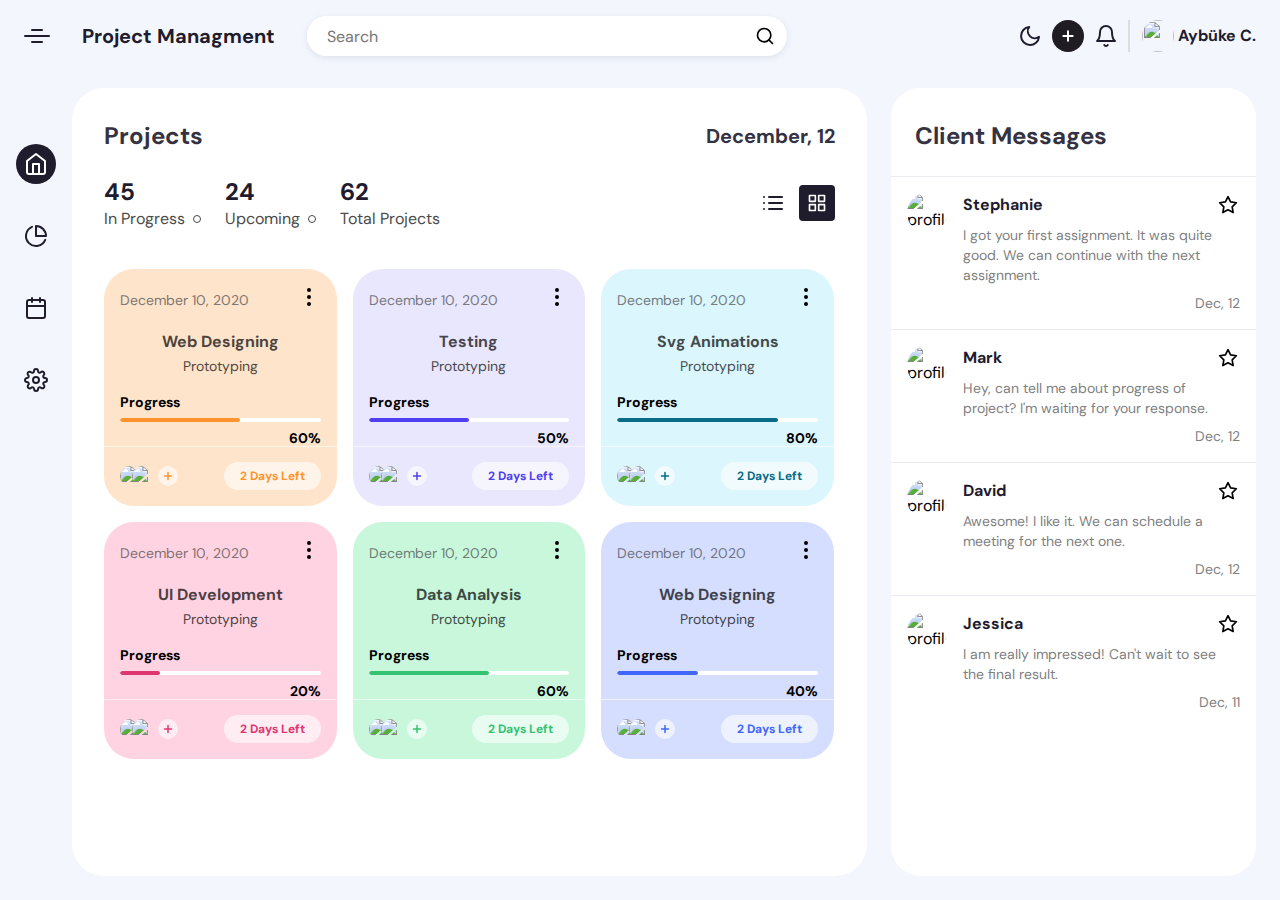
==== project/index.html @ 5b5c4c33 "fist commitr" ====
<!DOCTYPE html>
<html lang="en">

<head>
    <meta charset="UTF-8">
    <meta name="viewport" content="width=device-width, initial-scale=1.0">
    <title>Document</title>
    <link rel="stylesheet" href="./style.css">
</head>

<body>
    <div class="app-container">
        <div class="app-header">
            <div class="app-header-left">
                <span class="app-icon"></span>
                <p class="app-name">Project Managment</p>
                <div class="search-wrapper">
                    <input class="search-input" type="text" placeholder="Search">
                    <svg xmlns="http://www.w3.org/2000/svg" width="20" height="20" fill="none" stroke="currentColor"
                        stroke-linecap="round" stroke-linejoin="round" stroke-width="2" class="feather feather-search"
                        viewBox="0 0 24 24">
                        <defs></defs>
                        <circle cx="11" cy="11" r="8"></circle>
                        <path d="M21 21l-4.35-4.35"></path>
                    </svg>
                </div>
            </div>
            <div class="app-header-right">
                <button class="mode-switch" title="Switch Theme">
                    <svg class="moon" fill="none" stroke="currentColor" stroke-linecap="round" stroke-linejoin="round"
                        stroke-width="2" width="24" height="24" viewBox="0 0 24 24">
                        <defs></defs>
                        <path d="M21 12.79A9 9 0 1111.21 3 7 7 0 0021 12.79z"></path>
                    </svg>
                </button>
                <button class="add-btn" title="Add New Project">
                    <svg class="btn-icon" xmlns="http://www.w3.org/2000/svg" width="16" height="16" viewBox="0 0 24 24"
                        fill="none" stroke="currentColor" stroke-width="3" stroke-linecap="round"
                        stroke-linejoin="round" class="feather feather-plus">
                        <line x1="12" y1="5" x2="12" y2="19" />
                        <line x1="5" y1="12" x2="19" y2="12" />
                    </svg>
                </button>
                <button class="notification-btn">
                    <svg xmlns="http://www.w3.org/2000/svg" width="24" height="24" viewBox="0 0 24 24" fill="none"
                        stroke="currentColor" stroke-width="2" stroke-linecap="round" stroke-linejoin="round"
                        class="feather feather-bell">
                        <path d="M18 8A6 6 0 0 0 6 8c0 7-3 9-3 9h18s-3-2-3-9" />
                        <path d="M13.73 21a2 2 0 0 1-3.46 0" />
                    </svg>
                </button>
                <button class="profile-btn">
                    <img src="https://assets.codepen.io/3306515/IMG_2025.jpg" />
                    <span>Aybüke C.</span>
                </button>
            </div>
            <button class="messages-btn">
                <svg xmlns="http://www.w3.org/2000/svg" width="20" height="20" viewBox="0 0 24 24" fill="none"
                    stroke="currentColor" stroke-width="2" stroke-linecap="round" stroke-linejoin="round"
                    class="feather feather-message-circle">
                    <path
                        d="M21 11.5a8.38 8.38 0 0 1-.9 3.8 8.5 8.5 0 0 1-7.6 4.7 8.38 8.38 0 0 1-3.8-.9L3 21l1.9-5.7a8.38 8.38 0 0 1-.9-3.8 8.5 8.5 0 0 1 4.7-7.6 8.38 8.38 0 0 1 3.8-.9h.5a8.48 8.48 0 0 1 8 8v.5z" />
                </svg>
            </button>
        </div>
        <div class="app-content">
            <div class="app-sidebar">
                <a href="" class="app-sidebar-link active">
                    <svg xmlns="http://www.w3.org/2000/svg" width="24" height="24" viewBox="0 0 24 24" fill="none"
                        stroke="currentColor" stroke-width="2" stroke-linecap="round" stroke-linejoin="round"
                        class="feather feather-home">
                        <path d="M3 9l9-7 9 7v11a2 2 0 0 1-2 2H5a2 2 0 0 1-2-2z" />
                        <polyline points="9 22 9 12 15 12 15 22" />
                    </svg>
                </a>
                <a href="" class="app-sidebar-link">
                    <svg class="link-icon" xmlns="http://www.w3.org/2000/svg" width="24" height="24" fill="none"
                        stroke="currentColor" stroke-linecap="round" stroke-linejoin="round" stroke-width="2"
                        class="feather feather-pie-chart" viewBox="0 0 24 24">
                        <defs />
                        <path d="M21.21 15.89A10 10 0 118 2.83M22 12A10 10 0 0012 2v10z" />
                    </svg>
                </a>
                <a href="" class="app-sidebar-link">
                    <svg xmlns="http://www.w3.org/2000/svg" width="24" height="24" viewBox="0 0 24 24" fill="none"
                        stroke="currentColor" stroke-width="2" stroke-linecap="round" stroke-linejoin="round"
                        class="feather feather-calendar">
                        <rect x="3" y="4" width="18" height="18" rx="2" ry="2" />
                        <line x1="16" y1="2" x2="16" y2="6" />
                        <line x1="8" y1="2" x2="8" y2="6" />
                        <line x1="3" y1="10" x2="21" y2="10" />
                    </svg>
                </a>
                <a href="" class="app-sidebar-link">
                    <svg class="link-icon" xmlns="http://www.w3.org/2000/svg" width="24" height="24" fill="none"
                        stroke="currentColor" stroke-linecap="round" stroke-linejoin="round" stroke-width="2"
                        class="feather feather-settings" viewBox="0 0 24 24">
                        <defs />
                        <circle cx="12" cy="12" r="3" />
                        <path
                            d="M19.4 15a1.65 1.65 0 00.33 1.82l.06.06a2 2 0 010 2.83 2 2 0 01-2.83 0l-.06-.06a1.65 1.65 0 00-1.82-.33 1.65 1.65 0 00-1 1.51V21a2 2 0 01-2 2 2 2 0 01-2-2v-.09A1.65 1.65 0 009 19.4a1.65 1.65 0 00-1.82.33l-.06.06a2 2 0 01-2.83 0 2 2 0 010-2.83l.06-.06a1.65 1.65 0 00.33-1.82 1.65 1.65 0 00-1.51-1H3a2 2 0 01-2-2 2 2 0 012-2h.09A1.65 1.65 0 004.6 9a1.65 1.65 0 00-.33-1.82l-.06-.06a2 2 0 010-2.83 2 2 0 012.83 0l.06.06a1.65 1.65 0 001.82.33H9a1.65 1.65 0 001-1.51V3a2 2 0 012-2 2 2 0 012 2v.09a1.65 1.65 0 001 1.51 1.65 1.65 0 001.82-.33l.06-.06a2 2 0 012.83 0 2 2 0 010 2.83l-.06.06a1.65 1.65 0 00-.33 1.82V9a1.65 1.65 0 001.51 1H21a2 2 0 012 2 2 2 0 01-2 2h-.09a1.65 1.65 0 00-1.51 1z" />
                    </svg>
                </a>
            </div>
            <div class="projects-section">
                <div class="projects-section-header">
                    <p>Projects</p>
                    <p class="time">December, 12</p>
                </div>
                <div class="projects-section-line">
                    <div class="projects-status">
                        <div class="item-status">
                            <span class="status-number">45</span>
                            <span class="status-type">In Progress</span>
                        </div>
                        <div class="item-status">
                            <span class="status-number">24</span>
                            <span class="status-type">Upcoming</span>
                        </div>
                        <div class="item-status">
                            <span class="status-number">62</span>
                            <span class="status-type">Total Projects</span>
                        </div>
                    </div>
                    <div class="view-actions">
                        <button class="view-btn list-view" title="List View">
                            <svg xmlns="http://www.w3.org/2000/svg" width="24" height="24" viewBox="0 0 24 24"
                                fill="none" stroke="currentColor" stroke-width="2" stroke-linecap="round"
                                stroke-linejoin="round" class="feather feather-list">
                                <line x1="8" y1="6" x2="21" y2="6" />
                                <line x1="8" y1="12" x2="21" y2="12" />
                                <line x1="8" y1="18" x2="21" y2="18" />
                                <line x1="3" y1="6" x2="3.01" y2="6" />
                                <line x1="3" y1="12" x2="3.01" y2="12" />
                                <line x1="3" y1="18" x2="3.01" y2="18" />
                            </svg>
                        </button>
                        <button class="view-btn grid-view active" title="Grid View">
                            <svg xmlns="http://www.w3.org/2000/svg" width="20" height="20" viewBox="0 0 24 24"
                                fill="none" stroke="currentColor" stroke-width="2" stroke-linecap="round"
                                stroke-linejoin="round" class="feather feather-grid">
                                <rect x="3" y="3" width="7" height="7" />
                                <rect x="14" y="3" width="7" height="7" />
                                <rect x="14" y="14" width="7" height="7" />
                                <rect x="3" y="14" width="7" height="7" />
                            </svg>
                        </button>
                    </div>
                </div>
                <div class="project-boxes jsGridView">
                    <div class="project-box-wrapper">
                        <div class="project-box" style="background-color: #fee4cb;">
                            <div class="project-box-header">
                                <span>December 10, 2020</span>
                                <div class="more-wrapper">
                                    <button class="project-btn-more">
                                        <svg xmlns="http://www.w3.org/2000/svg" width="24" height="24"
                                            viewBox="0 0 24 24" fill="none" stroke="currentColor" stroke-width="2"
                                            stroke-linecap="round" stroke-linejoin="round"
                                            class="feather feather-more-vertical">
                                            <circle cx="12" cy="12" r="1" />
                                            <circle cx="12" cy="5" r="1" />
                                            <circle cx="12" cy="19" r="1" />
                                        </svg>
                                    </button>
                                </div>
                            </div>
                            <div class="project-box-content-header">
                                <p class="box-content-header">Web Designing</p>
                                <p class="box-content-subheader">Prototyping</p>
                            </div>
                            <div class="box-progress-wrapper">
                                <p class="box-progress-header">Progress</p>
                                <div class="box-progress-bar">
                                    <span class="box-progress" style="width: 60%; background-color: #ff942e"></span>
                                </div>
                                <p class="box-progress-percentage">60%</p>
                            </div>
                            <div class="project-box-footer">
                                <div class="participants">
                                    <img src="https://images.unsplash.com/photo-1438761681033-6461ffad8d80?ixid=MXwxMjA3fDB8MHxwaG90by1wYWdlfHx8fGVufDB8fHw%3D&ixlib=rb-1.2.1&auto=format&fit=crop&w=2550&q=80"
                                        alt="participant">
                                    <img src="https://images.unsplash.com/photo-1503023345310-bd7c1de61c7d?ixid=MXwxMjA3fDB8MHxzZWFyY2h8MTB8fG1hbnxlbnwwfHwwfA%3D%3D&ixlib=rb-1.2.1&auto=format&fit=crop&w=900&q=60"
                                        alt="participant">
                                    <button class="add-participant" style="color: #ff942e;">
                                        <svg xmlns="http://www.w3.org/2000/svg" width="12" height="12"
                                            viewBox="0 0 24 24" fill="none" stroke="currentColor" stroke-width="3"
                                            stroke-linecap="round" stroke-linejoin="round" class="feather feather-plus">
                                            <path d="M12 5v14M5 12h14" />
                                        </svg>
                                    </button>
                                </div>
                                <div class="days-left" style="color: #ff942e;">
                                    2 Days Left
                                </div>
                            </div>
                        </div>
                    </div>
                    <div class="project-box-wrapper">
                        <div class="project-box" style="background-color: #e9e7fd;">
                            <div class="project-box-header">
                                <span>December 10, 2020</span>
                                <div class="more-wrapper">
                                    <button class="project-btn-more">
                                        <svg xmlns="http://www.w3.org/2000/svg" width="24" height="24"
                                            viewBox="0 0 24 24" fill="none" stroke="currentColor" stroke-width="2"
                                            stroke-linecap="round" stroke-linejoin="round"
                                            class="feather feather-more-vertical">
                                            <circle cx="12" cy="12" r="1" />
                                            <circle cx="12" cy="5" r="1" />
                                            <circle cx="12" cy="19" r="1" />
                                        </svg>
                                    </button>
                                </div>
                            </div>
                            <div class="project-box-content-header">
                                <p class="box-content-header">Testing</p>
                                <p class="box-content-subheader">Prototyping</p>
                            </div>
                            <div class="box-progress-wrapper">
                                <p class="box-progress-header">Progress</p>
                                <div class="box-progress-bar">
                                    <span class="box-progress" style="width: 50%; background-color: #4f3ff0"></span>
                                </div>
                                <p class="box-progress-percentage">50%</p>
                            </div>
                            <div class="project-box-footer">
                                <div class="participants">
                                    <img src="https://images.unsplash.com/photo-1596815064285-45ed8a9c0463?ixid=MXwxMjA3fDB8MHxwaG90by1wYWdlfHx8fGVufDB8fHw%3D&ixlib=rb-1.2.1&auto=format&fit=crop&w=1215&q=80"
                                        alt="participant">
                                    <img src="https://images.unsplash.com/photo-1583195764036-6dc248ac07d9?ixid=MXwxMjA3fDB8MHxwaG90by1wYWdlfHx8fGVufDB8fHw%3D&ixlib=rb-1.2.1&auto=format&fit=crop&w=2555&q=80"
                                        alt="participant">
                                    <button class="add-participant" style="color: #4f3ff0;">
                                        <svg xmlns="http://www.w3.org/2000/svg" width="12" height="12"
                                            viewBox="0 0 24 24" fill="none" stroke="currentColor" stroke-width="3"
                                            stroke-linecap="round" stroke-linejoin="round" class="feather feather-plus">
                                            <path d="M12 5v14M5 12h14" />
                                        </svg>
                                    </button>
                                </div>
                                <div class="days-left" style="color: #4f3ff0;">
                                    2 Days Left
                                </div>
                            </div>
                        </div>
                    </div>
                    <div class="project-box-wrapper">
                        <div class="project-box">
                            <div class="project-box-header">
                                <span>December 10, 2020</span>
                                <div class="more-wrapper">
                                    <button class="project-btn-more">
                                        <svg xmlns="http://www.w3.org/2000/svg" width="24" height="24"
                                            viewBox="0 0 24 24" fill="none" stroke="currentColor" stroke-width="2"
                                            stroke-linecap="round" stroke-linejoin="round"
                                            class="feather feather-more-vertical">
                                            <circle cx="12" cy="12" r="1" />
                                            <circle cx="12" cy="5" r="1" />
                                            <circle cx="12" cy="19" r="1" />
                                        </svg>
                                    </button>
                                </div>
                            </div>
                            <div class="project-box-content-header">
                                <p class="box-content-header">Svg Animations</p>
                                <p class="box-content-subheader">Prototyping</p>
                            </div>
                            <div class="box-progress-wrapper">
                                <p class="box-progress-header">Progress</p>
                                <div class="box-progress-bar">
                                    <span class="box-progress" style="width: 80%; background-color: #096c86"></span>
                                </div>
                                <p class="box-progress-percentage">80%</p>
                            </div>
                            <div class="project-box-footer">
                                <div class="participants">
                                    <img src="https://images.unsplash.com/photo-1587628604439-3b9a0aa7a163?ixid=MXwxMjA3fDB8MHxzZWFyY2h8MjR8fHdvbWFufGVufDB8fDB8&ixlib=rb-1.2.1&auto=format&fit=crop&w=900&q=60"
                                        alt="participant">
                                    <img src="https://images.unsplash.com/photo-1596815064285-45ed8a9c0463?ixid=MXwxMjA3fDB8MHxwaG90by1wYWdlfHx8fGVufDB8fHw%3D&ixlib=rb-1.2.1&auto=format&fit=crop&w=1215&q=80"
                                        alt="participant">
                                    <button class="add-participant" style="color: #096c86;">
                                        <svg xmlns="http://www.w3.org/2000/svg" width="12" height="12"
                                            viewBox="0 0 24 24" fill="none" stroke="currentColor" stroke-width="3"
                                            stroke-linecap="round" stroke-linejoin="round" class="feather feather-plus">
                                            <path d="M12 5v14M5 12h14" />
                                        </svg>
                                    </button>
                                </div>
                                <div class="days-left" style="color: #096c86;">
                                    2 Days Left
                                </div>
                            </div>
                        </div>
                    </div>
                    <div class="project-box-wrapper">
                        <div class="project-box" style="background-color: #ffd3e2;">
                            <div class="project-box-header">
                                <span>December 10, 2020</span>
                                <div class="more-wrapper">
                                    <button class="project-btn-more">
                                        <svg xmlns="http://www.w3.org/2000/svg" width="24" height="24"
                                            viewBox="0 0 24 24" fill="none" stroke="currentColor" stroke-width="2"
                                            stroke-linecap="round" stroke-linejoin="round"
                                            class="feather feather-more-vertical">
                                            <circle cx="12" cy="12" r="1" />
                                            <circle cx="12" cy="5" r="1" />
                                            <circle cx="12" cy="19" r="1" />
                                        </svg>
                                    </button>
                                </div>
                            </div>
                            <div class="project-box-content-header">
                                <p class="box-content-header">UI Development</p>
                                <p class="box-content-subheader">Prototyping</p>
                            </div>
                            <div class="box-progress-wrapper">
                                <p class="box-progress-header">Progress</p>
                                <div class="box-progress-bar">
                                    <span class="box-progress" style="width: 20%; background-color: #df3670"></span>
                                </div>
                                <p class="box-progress-percentage">20%</p>
                            </div>
                            <div class="project-box-footer">
                                <div class="participants">
                                    <img src="https://images.unsplash.com/photo-1600486913747-55e5470d6f40?ixid=MXwxMjA3fDB8MHxwaG90by1wYWdlfHx8fGVufDB8fHw%3D&ixlib=rb-1.2.1&auto=format&fit=crop&w=2550&q=80"
                                        alt="participant">
                                    <img src="https://images.unsplash.com/photo-1587628604439-3b9a0aa7a163?ixid=MXwxMjA3fDB8MHxzZWFyY2h8MjR8fHdvbWFufGVufDB8fDB8&ixlib=rb-1.2.1&auto=format&fit=crop&w=900&q=60"
                                        alt="participant">
                                    <button class="add-participant" style="color: #df3670;">
                                        <svg xmlns="http://www.w3.org/2000/svg" width="12" height="12"
                                            viewBox="0 0 24 24" fill="none" stroke="currentColor" stroke-width="3"
                                            stroke-linecap="round" stroke-linejoin="round" class="feather feather-plus">
                                            <path d="M12 5v14M5 12h14" />
                                        </svg>
                                    </button>
                                </div>
                                <div class="days-left" style="color: #df3670;">
                                    2 Days Left
                                </div>
                            </div>
                        </div>
                    </div>
                    <div class="project-box-wrapper">
                        <div class="project-box" style="background-color: #c8f7dc;">
                            <div class="project-box-header">
                                <span>December 10, 2020</span>
                                <div class="more-wrapper">
                                    <button class="project-btn-more">
                                        <svg xmlns="http://www.w3.org/2000/svg" width="24" height="24"
                                            viewBox="0 0 24 24" fill="none" stroke="currentColor" stroke-width="2"
                                            stroke-linecap="round" stroke-linejoin="round"
                                            class="feather feather-more-vertical">
                                            <circle cx="12" cy="12" r="1" />
                                            <circle cx="12" cy="5" r="1" />
                                            <circle cx="12" cy="19" r="1" />
                                        </svg>
                                    </button>
                                </div>
                            </div>
                            <div class="project-box-content-header">
                                <p class="box-content-header">Data Analysis</p>
                                <p class="box-content-subheader">Prototyping</p>
                            </div>
                            <div class="box-progress-wrapper">
                                <p class="box-progress-header">Progress</p>
                                <div class="box-progress-bar">
                                    <span class="box-progress" style="width: 60%; background-color: #34c471"></span>
                                </div>
                                <p class="box-progress-percentage">60%</p>
                            </div>
                            <div class="project-box-footer">
                                <div class="participants">
                                    <img src="https://images.unsplash.com/photo-1438761681033-6461ffad8d80?ixid=MXwxMjA3fDB8MHxwaG90by1wYWdlfHx8fGVufDB8fHw%3D&ixlib=rb-1.2.1&auto=format&fit=crop&w=2550&q=80"
                                        alt="participant">
                                    <img src="https://images.unsplash.com/photo-1503023345310-bd7c1de61c7d?ixid=MXwxMjA3fDB8MHxzZWFyY2h8MTB8fG1hbnxlbnwwfHwwfA%3D%3D&ixlib=rb-1.2.1&auto=format&fit=crop&w=900&q=60"
                                        alt="participant">
                                    <button class="add-participant" style="color: #34c471;">
                                        <svg xmlns="http://www.w3.org/2000/svg" width="12" height="12"
                                            viewBox="0 0 24 24" fill="none" stroke="currentColor" stroke-width="3"
                                            stroke-linecap="round" stroke-linejoin="round" class="feather feather-plus">
                                            <path d="M12 5v14M5 12h14" />
                                        </svg>
                                    </button>
                                </div>
                                <div class="days-left" style="color: #34c471;">
                                    2 Days Left
                                </div>
                            </div>
                        </div>
                    </div>
                    <div class="project-box-wrapper">
                        <div class="project-box" style="background-color: #d5deff;">
                            <div class="project-box-header">
                                <span>December 10, 2020</span>
                                <div class="more-wrapper">
                                    <button class="project-btn-more">
                                        <svg xmlns="http://www.w3.org/2000/svg" width="24" height="24"
                                            viewBox="0 0 24 24" fill="none" stroke="currentColor" stroke-width="2"
                                            stroke-linecap="round" stroke-linejoin="round"
                                            class="feather feather-more-vertical">
                                            <circle cx="12" cy="12" r="1" />
                                            <circle cx="12" cy="5" r="1" />
                                            <circle cx="12" cy="19" r="1" />
                                        </svg>
                                    </button>
                                </div>
                            </div>
                            <div class="project-box-content-header">
                                <p class="box-content-header">Web Designing</p>
                                <p class="box-content-subheader">Prototyping</p>
                            </div>
                            <div class="box-progress-wrapper">
                                <p class="box-progress-header">Progress</p>
                                <div class="box-progress-bar">
                                    <span class="box-progress" style="width: 40%; background-color: #4067f9"></span>
                                </div>
                                <p class="box-progress-percentage">40%</p>
                            </div>
                            <div class="project-box-footer">
                                <div class="participants">
                                    <img src="https://images.unsplash.com/photo-1600486913747-55e5470d6f40?ixid=MXwxMjA3fDB8MHxwaG90by1wYWdlfHx8fGVufDB8fHw%3D&ixlib=rb-1.2.1&auto=format&fit=crop&w=2550&q=80"
                                        alt="participant">
                                    <img src="https://images.unsplash.com/photo-1583195764036-6dc248ac07d9?ixid=MXwxMjA3fDB8MHxwaG90by1wYWdlfHx8fGVufDB8fHw%3D&ixlib=rb-1.2.1&auto=format&fit=crop&w=2555&q=80"
                                        alt="participant">
                                    <button class="add-participant" style="color: #4067f9;">
                                        <svg xmlns="http://www.w3.org/2000/svg" width="12" height="12"
                                            viewBox="0 0 24 24" fill="none" stroke="currentColor" stroke-width="3"
                                            stroke-linecap="round" stroke-linejoin="round" class="feather feather-plus">
                                            <path d="M12 5v14M5 12h14" />
                                        </svg>
                                    </button>
                                </div>
                                <div class="days-left" style="color: #4067f9;">
                                    2 Days Left
                                </div>
                            </div>
                        </div>
                    </div>
                </div>
            </div>
            <div class="messages-section">
                <button class="messages-close">
                    <svg xmlns="http://www.w3.org/2000/svg" width="24" height="24" viewBox="0 0 24 24" fill="none"
                        stroke="currentColor" stroke-width="2" stroke-linecap="round" stroke-linejoin="round"
                        class="feather feather-x-circle">
                        <circle cx="12" cy="12" r="10" />
                        <line x1="15" y1="9" x2="9" y2="15" />
                        <line x1="9" y1="9" x2="15" y2="15" />
                    </svg>
                </button>
                <div class="projects-section-header">
                    <p>Client Messages</p>
                </div>
                <div class="messages">
                    <div class="message-box">
                        <img src="https://images.unsplash.com/photo-1438761681033-6461ffad8d80?ixid=MXwxMjA3fDB8MHxwaG90by1wYWdlfHx8fGVufDB8fHw%3D&ixlib=rb-1.2.1&auto=format&fit=crop&w=2550&q=80"
                            alt="profile image">
                        <div class="message-content">
                            <div class="message-header">
                                <div class="name">Stephanie</div>
                                <div class="star-checkbox">
                                    <input type="checkbox" id="star-1">
                                    <label for="star-1">
                                        <svg xmlns="http://www.w3.org/2000/svg" width="20" height="20"
                                            viewBox="0 0 24 24" fill="none" stroke="currentColor" stroke-width="2"
                                            stroke-linecap="round" stroke-linejoin="round" class="feather feather-star">
                                            <polygon
                                                points="12 2 15.09 8.26 22 9.27 17 14.14 18.18 21.02 12 17.77 5.82 21.02 7 14.14 2 9.27 8.91 8.26 12 2" />
                                        </svg>
                                    </label>
                                </div>
                            </div>
                            <p class="message-line">
                                I got your first assignment. It was quite good. We can continue with the next
                                assignment.
                            </p>
                            <p class="message-line time">
                                Dec, 12
                            </p>
                        </div>
                    </div>
                    <div class="message-box">
                        <img src="https://images.unsplash.com/photo-1600486913747-55e5470d6f40?ixid=MXwxMjA3fDB8MHxwaG90by1wYWdlfHx8fGVufDB8fHw%3D&ixlib=rb-1.2.1&auto=format&fit=crop&w=2550&q=80"
                            alt="profile image">
                        <div class="message-content">
                            <div class="message-header">
                                <div class="name">Mark</div>
                                <div class="star-checkbox">
                                    <input type="checkbox" id="star-2">
                                    <label for="star-2">
                                        <svg xmlns="http://www.w3.org/2000/svg" width="20" height="20"
                                            viewBox="0 0 24 24" fill="none" stroke="currentColor" stroke-width="2"
                                            stroke-linecap="round" stroke-linejoin="round" class="feather feather-star">
                                            <polygon
                                                points="12 2 15.09 8.26 22 9.27 17 14.14 18.18 21.02 12 17.77 5.82 21.02 7 14.14 2 9.27 8.91 8.26 12 2" />
                                        </svg>
                                    </label>
                                </div>
                            </div>
                            <p class="message-line">
                                Hey, can tell me about progress of project? I'm waiting for your response.
                            </p>
                            <p class="message-line time">
                                Dec, 12
                            </p>
                        </div>
                    </div>
                    <div class="message-box">
                        <img src="https://images.unsplash.com/photo-1543965170-4c01a586684e?ixid=MXwxMjA3fDB8MHxzZWFyY2h8NDZ8fG1hbnxlbnwwfDB8MHw%3D&ixlib=rb-1.2.1&auto=format&fit=crop&w=900&q=60"
                            alt="profile image">
                        <div class="message-content">
                            <div class="message-header">
                                <div class="name">David</div>
                                <div class="star-checkbox">
                                    <input type="checkbox" id="star-3">
                                    <label for="star-3">
                                        <svg xmlns="http://www.w3.org/2000/svg" width="20" height="20"
                                            viewBox="0 0 24 24" fill="none" stroke="currentColor" stroke-width="2"
                                            stroke-linecap="round" stroke-linejoin="round" class="feather feather-star">
                                            <polygon
                                                points="12 2 15.09 8.26 22 9.27 17 14.14 18.18 21.02 12 17.77 5.82 21.02 7 14.14 2 9.27 8.91 8.26 12 2" />
                                        </svg>
                                    </label>
                                </div>
                            </div>
                            <p class="message-line">
                                Awesome! I like it. We can schedule a meeting for the next one.
                            </p>
                            <p class="message-line time">
                                Dec, 12
                            </p>
                        </div>
                    </div>
                    <div class="message-box">
                        <img src="https://images.unsplash.com/photo-1533993192821-2cce3a8267d1?ixid=MXwxMjA3fDB8MHxzZWFyY2h8MTl8fHdvbWFuJTIwbW9kZXJufGVufDB8fDB8&ixlib=rb-1.2.1&auto=format&fit=crop&w=900&q=60"
                            alt="profile image">
                        <div class="message-content">
                            <div class="message-header">
                                <div class="name">Jessica</div>
                                <div class="star-checkbox">
                                    <input type="checkbox" id="star-4">
                                    <label for="star-4">
                                        <svg xmlns="http://www.w3.org/2000/svg" width="20" height="20"
                                            viewBox="0 0 24 24" fill="none" stroke="currentColor" stroke-width="2"
                                            stroke-linecap="round" stroke-linejoin="round" class="feather feather-star">
                                            <polygon
                                                points="12 2 15.09 8.26 22 9.27 17 14.14 18.18 21.02 12 17.77 5.82 21.02 7 14.14 2 9.27 8.91 8.26 12 2" />
                                        </svg>
                                    </label>
                                </div>
                            </div>
                            <p class="message-line">
                                I am really impressed! Can't wait to see the final result.
                            </p>
                            <p class="message-line time">
                                Dec, 11
                            </p>
                        </div>
                    </div>
                </div>
            </div>
        </div>
    </div>
    <script src="./script.js"></script>
</body>

</html>
---- project/style.css ----
@import url("https://fonts.googleapis.com/css?family=DM+Sans:400,500,700&display=swap");
* {
box-sizing: border-box;
}
:root {
--app-container: #f3f6fd;
--main-color: #1f1c2e;
--secondary-color: #4a4a4a;
--link-color: #1f1c2e;
--link-color-hover: #c3cff4;
--link-color-active: #fff;
--link-color-active-bg: #1f1c2e;
--projects-section: #fff;
--message-box-hover: #fafcff;
--message-box-border: #e9ebf0;
--more-list-bg: #fff;
--more-list-bg-hover: #f6fbff;
--more-list-shadow: rgba(209, 209, 209, 0.4);
--button-bg: #1f1c24;
--search-area-bg: #fff;
--star: #1ff1c2 e;
--message-btn: #fff;
}
.dark:root {
--app-container: #1f1d2b;
--app-container: #111827;
--main-color: #fff;
--secondary-color: rgba(255, 255, 255, .8);
--projects-section: #1f2937;
--link-color: rgba(255, 255, 255, .8);
--link-color-hover: rgba(195, 207, 244, 0.1);
--link-color-active-bg: rgba(195, 207, 244, 0.2);
--button-bg: #1f2937;
--search-area-bg: #1f2937;
--message-box-hover: #243244;
--message-box-border: rgba(255, 255, 255, .1);
--star: #ffd92c;
--light-font: rgba(255, 255, 255, .8);
--more-list-bg: #2f3142;
--more-list-bg-hover: rgba(195, 207, 244, 0.1);
--more-list-shadow: rgba(195, 207, 244, 0.1);
--message-btn: rgba(195, 207, 244, 0.1);
}
html, body {
width: 100%;
height: 100vh;
margin: 0;
}
body {
font-family: 'DM Sans', sans-serif;
overflow: hidden;
display: flex;
justify-content: center;
background-color: var(--app-container);
}
button, a {
cursor: pointer;
}
.app-container {
width: 100%;
display: flex;
flex-direction: column;
height: 100%;
background-color: var(--app-container);
transition: 0.2s;
max-width: 1800px;
}
.app-container button, .app-container input, .app-container optgroup, .app-container select, .app-container textarea {
font-family: 'DM Sans', sans-serif;
}
.app-content {
display: flex;
height: 100%;
overflow: hidden;
padding: 16px 24px 24px 0;
}
.app-header {
display: flex;
justify-content: space-between;
align-items: center;
width: 100%;
padding: 16px 24px;
position: relative;
}
.app-header-left, .app-header-right {
display: flex;
align-items: center;
}
.app-header-left {
flex-grow: 1;
}
.app-header-right button {
margin-left: 10px;
}
.app-icon {
width: 26px;
height: 2px;
border-radius: 4px;
background-color: var(--main-color);
position: relative;
}
.app-icon:before, .app-icon:after {
content: '';
position: absolute;
width: 12px;
height: 2px;
border-radius: 4px;
background-color: var(--main-color);
left: 50%;
transform: translatex(-50%);
}
.app-icon:before {
top: -6px;
}
.app-icon:after {
bottom: -6px;
}
.app-name {
color: var(--main-color);
margin: 0;
font-size: 20px;
line-height: 24px;
font-weight: 700;
margin: 0 32px;
}
.mode-switch {
background-color: transparent;
border: none;
padding: 0;
color: var(--main-color);
display: flex;
justify-content: center;
align-items: center;
}
.search-wrapper {
border-radius: 20px;
background-color: var(--search-area-bg);
padding-right: 12px;
height: 40px;
display: flex;
justify-content: space-between;
align-items: center;
width: 100%;
max-width: 480px;
color: var(--light-font);
box-shadow: 0 2px 6px 0 rgba(136, 148, 171, .2), 0 24px 20px -24px rgba(71, 82, 107, .1);
overflow: hidden;
}
.dark .search-wrapper {
box-shadow: none;
}
.search-input {
border: none;
flex: 1;
outline: none;
height: 100%;
padding: 0 20px;
font-size: 16px;
background-color: var(--search-area-bg);
color: var(--main-color);
}
.search-input:placeholder {
color: var(--main-color);
opacity: 0.6;
}
.add-btn {
color: #fff;
background-color: var(--button-bg);
padding: 0;
border: 0;
border-radius: 50%;
width: 32px;
height: 32px;
display: flex;
align-items: center;
justify-content: center;
}
.notification-btn {
color: var(--main-color);
padding: 0;
border: 0;
background-color: transparent;
height: 32px;
display: flex;
justify-content: center;
align-items: center;
}
.profile-btn {
padding: 0;
border: 0;
background-color: transparent;
display: flex;
align-items: center;
padding-left: 12px;
border-left: 2px solid #ddd;
}
.profile-btn img {
width: 32px;
height: 32px;
object-fit: cover;
border-radius: 50%;
margin-right: 4px;
}
.profile-btn span {
color: var(--main-color);
font-size: 16px;
line-height: 24px;
font-weight: 700;
}
.page-content {
flex: 1;
width: 100%;
}
.app-sidebar {
padding: 40px 16px;
display: flex;
flex-direction: column;
align-items: center;
}
.app-sidebar-link {
color: var(--main-color);
color: var(--link-color);
margin: 16px 0;
transition: 0.2s;
border-radius: 50%;
flex-shrink: 0;
width: 40px;
height: 40px;
display: flex;
justify-content: center;
align-items: center;
}
.app-sidebar-link:hover {
background-color: var(--link-color-hover);
color: var(--link-color-active);
}
.app-sidebar-link.active {
background-color: var(--link-color-active-bg);
color: var(--link-color-active);
}
.projects-section {
flex: 2;
background-color: var(--projects-section);
border-radius: 32px;
padding: 32px 32px 0 32px;
overflow: hidden;
height: 100%;
display: flex;
flex-direction: column;
}
.projects-section-line {
display: flex;
justify-content: space-between;
align-items: center;
padding-bottom: 32px;
}
.projects-section-header {
display: flex;
justify-content: space-between;
align-items: center;
margin-bottom: 24px;
color: var(--main-color);
}
.projects-section-header p {
font-size: 24px;
line-height: 32px;
font-weight: 700;
opacity: 0.9;
margin: 0;
color: var(--main-color);
}
.projects-section-header .time {
font-size: 20px;
}
.projects-status {
display: flex;
}
.item-status {
display: flex;
flex-direction: column;
margin-right: 16px;
}
.item-status:not(:last-child) .status-type:after {
content: '';
position: absolute;
right: 8px;
top: 50%;
transform: translatey(-50%);
width: 6px;
height: 6px;
border-radius: 50%;
border: 1px solid var(--secondary-color);
}
.status-number {
font-size: 24px;
line-height: 32px;
font-weight: 700;
color: var(--main-color);
}
.status-type {
position: relative;
padding-right: 24px;
color: var(--secondary-color);
}
.view-actions {
display: flex;
align-items: center;
}
.view-btn {
width: 36px;
height: 36px;
display: flex;
justify-content: center;
align-items: center;
padding: 6px;
border-radius: 4px;
background-color: transparent;
border: none;
color: var(--main-color);
margin-left: 8px;
transition: 0.2s;
}
.view-btn.active {
background-color: var(--link-color-active-bg);
color: var(--link-color-active);
}
.view-btn:not(.active):hover {
background-color: var(--link-color-hover);
color: var(--link-color-active);
}
.messages-section {
flex-shrink: 0;
padding-bottom: 32px;
background-color: var(--projects-section);
margin-left: 24px;
flex: 1;
width: 100%;
border-radius: 30px;
position: relative;
overflow: auto;
transition: all 300ms cubic-bezier(0.19, 1, 0.56, 1);
}
.messages-section .messages-close {
position: absolute;
top: 12px;
right: 12px;
z-index: 3;
border: none;
background-color: transparent;
color: var(--main-color);
display: none;
}
.messages-section.show {
transform: translateX(0);
opacity: 1;
margin-left: 0;
}
.messages-section .projects-section-header {
position: sticky;
top: 0;
z-index: 1;
padding: 32px 24px 0 24px;
background-color: var(--projects-section);
}
.message-box {
border-top: 1px solid var(--message-box-border);
padding: 16px;
display: flex;
align-items: flex-start;
width: 100%;
}
.message-box:hover {
background-color: var(--message-box-hover);
border-top-color: var(--link-color-hover);
}
.message-box:hover + .message-box {
border-top-color: var(--link-color-hover);
}
.message-box img {
border-radius: 50%;
object-fit: cover;
width: 40px;
height: 40px;
}
.message-header {
display: flex;
align-items: center;
justify-content: space-between;
width: 100%;
}
.message-header .name {
font-size: 16px;
line-height: 24px;
font-weight: 700;
color: var(--main-color);
margin: 0;
}
.message-content {
padding-left: 16px;
width: 100%;
}
.star-checkbox input {
opacity: 0;
position: absolute;
width: 0;
height: 0;
}
.star-checkbox label {
width: 24px;
height: 24px;
display: flex;
justify-content: center;
align-items: center;
cursor: pointer;
}
.dark .star-checkbox {
color: var(--secondary-color);
}
.dark .star-checkbox input:checked + label {
color: var(--star);
}
.star-checkbox input:checked + label svg {
fill: var(--star);
transition: 0.2s;
}
.message-line {
font-size: 14px;
line-height: 20px;
margin: 8px 0;
color: var(--secondary-color);
opacity: 0.7;
}
.message-line.time {
text-align: right;
margin-bottom: 0;
}
.project-boxes {
margin: 0 -8px;
overflow-y: auto;
}
.project-boxes.jsGridView {
display: flex;
flex-wrap: wrap;
}
.project-boxes.jsGridView .project-box-wrapper {
width: 33.3%;
}
.project-boxes.jsListView .project-box {
display: flex;
border-radius: 10px;
position: relative;
}
.project-boxes.jsListView .project-box > * {
margin-right: 24px;
}
.project-boxes.jsListView .more-wrapper {
position: absolute;
right: 16px;
top: 16px;
}
.project-boxes.jsListView .project-box-content-header {
order: 1;
max-width: 120px;
}
.project-boxes.jsListView .project-box-header {
order: 2;
}
.project-boxes.jsListView .project-box-footer {
order: 3;
padding-top: 0;
flex-direction: column;
justify-content: flex-start;
}
.project-boxes.jsListView .project-box-footer:after {
display: none;
}
.project-boxes.jsListView .participants {
margin-bottom: 8px;
}
.project-boxes.jsListView .project-box-content-header p {
text-align: left;
overflow: hidden;
white-space: nowrap;
text-overflow: ellipsis;
}
.project-boxes.jsListView .project-box-header > span {
position: absolute;
bottom: 16px;
left: 16px;
font-size: 12px;
}
.project-boxes.jsListView .box-progress-wrapper {
order: 3;
flex: 1;
}
.project-box {
--main-color-card: #dbf6fd;
border-radius: 30px;
padding: 16px;
background-color: var(--main-color-card);
}
.project-box-header {
display: flex;
align-items: center;
justify-content: space-between;
margin-bottom: 16px;
color: var(--main-color);
}
.project-box-header span {
color: #4a4a4a;
opacity: 0.7;
font-size: 14px;
line-height: 16px;
}
.project-box-content-header {
text-align: center;
margin-bottom: 16px;
}
.project-box-content-header p {
margin: 0;
}
.project-box-wrapper {
padding: 8px;
transition: 0.2s;
}
.project-btn-more {
padding: 0;
height: 14px;
width: 24px;
height: 24px;
position: relative;
background-color: transparent;
border: none;
flex-shrink: 0;
/*&:after, &:before {
content: '';
position: absolute;
width: 6px;
height: 6px;
border-radius: 50%;
background-color: var(--main-color);
opacity: .8;
left: 50%;
transform: translatex(-50%);
}
&:before {
top: 0;
}
&:after {
bottom: 0;
}
*/
}
.more-wrapper {
position: relative;
}
.box-content-header {
font-size: 16px;
line-height: 24px;
font-weight: 700;
opacity: 0.7;
}
.box-content-subheader {
font-size: 14px;
line-height: 24px;
opacity: 0.7;
}
.box-progress {
display: block;
height: 4px;
border-radius: 6px;
}
.box-progress-bar {
width: 100%;
height: 4px;
border-radius: 6px;
overflow: hidden;
background-color: #fff;
margin: 8px 0;
}
.box-progress-header {
font-size: 14px;
font-weight: 700;
line-height: 16px;
margin: 0;
}
.box-progress-percentage {
text-align: right;
margin: 0;
font-size: 14px;
font-weight: 700;
line-height: 16px;
}
.project-box-footer {
display: flex;
justify-content: space-between;
padding-top: 16px;
position: relative;
}
.project-box-footer:after {
content: '';
position: absolute;
background-color: rgba(255, 255, 255, 0.6);
width: calc(100% + 32px);
top: 0;
left: -16px;
height: 1px;
}
.participants {
display: flex;
align-items: center;
}
.participants img {
width: 20px;
height: 20px;
border-radius: 50%;
overflow: hidden;
object-fit: cover;
}
.participants img:not(:first-child) {
margin-left: -8px;
}
.add-participant {
width: 20px;
height: 20px;
border-radius: 50%;
border: none;
background-color: rgba(255, 255, 255, 0.6);
margin-left: 6px;
display: flex;
justify-content: center;
align-items: center;
padding: 0;
}
.days-left {
background-color: rgba(255, 255, 255, 0.6);
font-size: 12px;
border-radius: 20px;
flex-shrink: 0;
padding: 6px 16px;
font-weight: 700;
}
.mode-switch.active .moon {
fill: var(--main-color);
}
.messages-btn {
border-radius: 4px 0 0 4px;
position: absolute;
right: 0;
top: 58px;
background-color: var(--message-btn);
border: none;
color: var(--main-color);
display: flex;
justify-content: center;
align-items: center;
padding: 4px;
display: none;
}
@media screen and (max-width: 980px) {
.project-boxes.jsGridView .project-box-wrapper {
width: 50%;
}
.status-number, .status-type {
font-size: 14px;
}
.status-type:after {
width: 4px;
height: 4px;
}
.item-status {
margin-right: 0;
}
}
@media screen and (max-width: 880px) {
.messages-section {
transform: translateX(100%);
position: absolute;
opacity: 0;
top: 0;
z-index: 2;
height: 100%;
width: 100%;
}
.messages-section .messages-close {
display: block;
}
.messages-btn {
display: flex;
}
}
@media screen and (max-width: 720px) {
.app-name, .profile-btn span {
display: none;
}
.add-btn, .notification-btn, .mode-switch {
width: 20px;
height: 20px;
}
.add-btn svg, .notification-btn svg, .mode-switch svg {
width: 16px;
height: 16px;
}
.app-header-right button {
margin-left: 4px;
}
}
@media screen and (max-width: 520px) {
.projects-section {
overflow: auto;
}
.project-boxes {
overflow-y: visible;
}
.app-sidebar, .app-icon {
display: none;
}
.app-content {
padding: 16px 12px 24px 12px;
}
.status-number, .status-type {
font-size: 10px;
}
.view-btn {
width: 24px;
height: 24px;
}
.app-header {
padding: 16px 10px;
}
.search-input {
max-width: 120px;
}
.project-boxes.jsGridView .project-box-wrapper {
width: 100%;
}
.projects-section {
padding: 24px 16px 0 16px;
}
.profile-btn img {
width: 24px;
height: 24px;
}
.app-header {
padding: 10px;
}
.projects-section-header p, .projects-section-header .time {
font-size: 18px;
}
.status-type {
padding-right: 4px;
}
.status-type:after {
display: none;
}
.search-input {
font-size: 14px;
}
.messages-btn {
top: 48px;
}
.box-content-header {
font-size: 12px;
line-height: 16px;
}
.box-content-subheader {
font-size: 12px;
line-height: 16px;
}
.project-boxes.jsListView .project-box-header > span {
font-size: 10px;
}
.box-progress-header {
font-size: 12px;
}
.box-progress-percentage {
font-size: 10px;
}
.days-left {
font-size: 8px;
padding: 6px 6px;
text-align: center;
}
.project-boxes.jsListView .project-box > * {
margin-right: 10px;
}
.project-boxes.jsListView .more-wrapper {
right: 2px;
top: 10px;
}
}
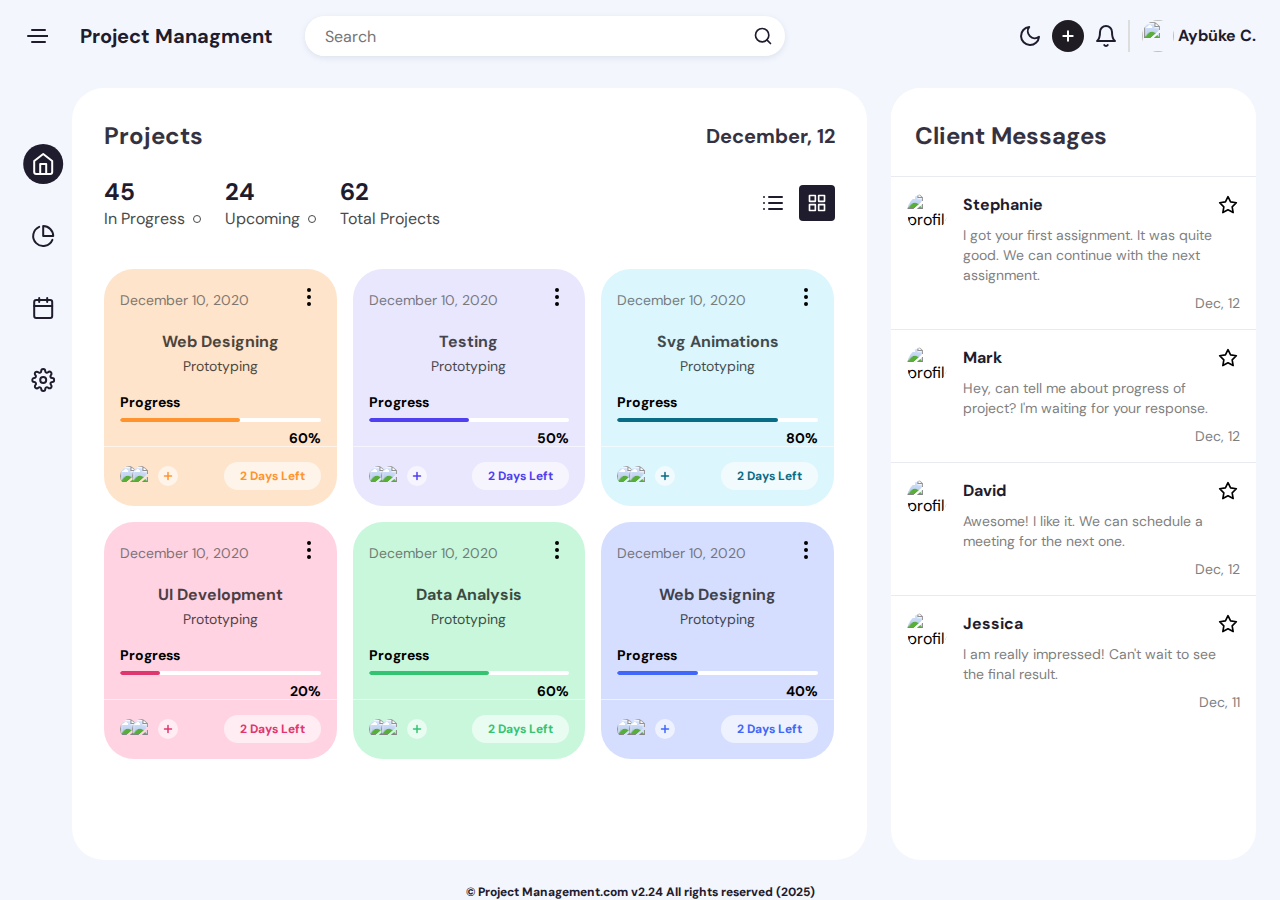
==== commit 5468f36a: "header container,side bar collapser and project add button modified" ====
--- a/project/index.html
+++ b/project/index.html
@@ -4,67 +4,117 @@
 <head>
     <meta charset="UTF-8">
     <meta name="viewport" content="width=device-width, initial-scale=1.0">
-    <title>Document</title>
+    <title>Project Management</title>
     <link rel="stylesheet" href="./style.css">
 </head>
 
 <body>
+
     <div class="app-container">
-        <div class="app-header">
-            <div class="app-header-left">
-                <span class="app-icon"></span>
-                <p class="app-name">Project Managment</p>
-                <div class="search-wrapper">
-                    <input class="search-input" type="text" placeholder="Search">
-                    <svg xmlns="http://www.w3.org/2000/svg" width="20" height="20" fill="none" stroke="currentColor"
-                        stroke-linecap="round" stroke-linejoin="round" stroke-width="2" class="feather feather-search"
-                        viewBox="0 0 24 24">
-                        <defs></defs>
-                        <circle cx="11" cy="11" r="8"></circle>
-                        <path d="M21 21l-4.35-4.35"></path>
+        <header>
+            <div class="app-header">
+                <div class="app-header-left">
+
+                    <svg xmlns="http://www.w3.org/2000/svg" width="24" height="24" viewBox="0 0 24 24" fill="none"
+                        stroke="currentColor" stroke-width="2" stroke-linecap="round" stroke-linejoin="round"
+                        class="feather feather-list">
+                        <line x1="8" y1="6" x2="21" y2="6" />
+                        <line x1="4" y1="12" x2="32" y2="12" />
+                        <line x1="8" y1="18" x2="21" y2="18" />
                     </svg>
+
+
+                    <!-- <span class="app-icon"></span> -->
+
+                    <p class="app-name">Project Managment</p>
+                    <div class="search-wrapper">
+                        <input class="search-input" type="text" placeholder="Search">
+                        <svg xmlns="http://www.w3.org/2000/svg" width="20" height="20" fill="none" stroke="currentColor"
+                            stroke-linecap="round" stroke-linejoin="round" stroke-width="2"
+                            class="feather feather-search" viewBox="0 0 24 24">
+                            <defs></defs>
+                            <circle cx="11" cy="11" r="8"></circle>
+                            <path d="M21 21l-4.35-4.35"></path>
+                        </svg>
+                    </div>
                 </div>
-            </div>
-            <div class="app-header-right">
-                <button class="mode-switch" title="Switch Theme">
-                    <svg class="moon" fill="none" stroke="currentColor" stroke-linecap="round" stroke-linejoin="round"
-                        stroke-width="2" width="24" height="24" viewBox="0 0 24 24">
-                        <defs></defs>
-                        <path d="M21 12.79A9 9 0 1111.21 3 7 7 0 0021 12.79z"></path>
+                <div class="app-header-right">
+                    <button class="mode-switch" title="Switch Theme">
+                        <svg class="moon" fill="none" stroke="currentColor" stroke-linecap="round"
+                            stroke-linejoin="round" stroke-width="2" width="24" height="24" viewBox="0 0 24 24">
+                            <defs></defs>
+                            <path d="M21 12.79A9 9 0 1111.21 3 7 7 0 0021 12.79z"></path>
+                        </svg>
+                    </button>
+                    <button class="add-btn" id="createProjectBtn" title="Add New Project">
+                        <svg class="btn-icon" xmlns="http://www.w3.org/2000/svg" width="16" height="16"
+                            viewBox="0 0 24 24" fill="none" stroke="currentColor" stroke-width="3"
+                            stroke-linecap="round" stroke-linejoin="round" class="feather feather-plus">
+                            <line x1="12" y1="5" x2="12" y2="19" />
+                            <line x1="5" y1="12" x2="19" y2="12" />
+                        </svg>
+                    </button>
+
+                    <div class="modal" id="projectModal">
+                        <div class="modal-content">
+                            <span class="close-btn" id="closeModalBtn">&times;</span>
+                            <h2>Create New Project</h2>
+                            <form id="createProjectForm">
+                                <div class="form-group">
+                                    <label for="projectName">Project Name</label>
+                                    <input type="text" id="projectName" name="projectName" required>
+                                </div>
+                                <div class="form-group">
+                                    <label for="projectDate">Start Date :</label>
+                                    <input type="date" id="projectDate" required><br><br>
+                                </div>
+                                <div class="form-group">
+                                    <label for="projectDeadline">Deadline : </label>
+                                    <input type="date" id="projectDeadline" required><br><br>
+                                </div>
+                                <div class="form-group">
+                                    <label for="projectProgress">Progress (in %):</label>
+                                    <input type="number" id="projectProgress" placeholder="Enter progress percentage" min="0" max="100"  required><br><br>
+                                </div>
+                                <div class="form-group">
+                                    <label for="projectDaysLeft">Days Left:</label>
+                                    <input type="number" id="projectDaysLeft" placeholder="Enter days left" required><br><br>
+                                </div>
+                                <div class="form-group">
+                                    <button type="submit" class="submit-btn">Create Project</button>
+                                </div>
+                            </form>
+                        </div>
+                    </div>
+
+
+
+                    <button class="notification-btn">
+                        <svg xmlns="http://www.w3.org/2000/svg" width="24" height="24" viewBox="0 0 24 24" fill="none"
+                            stroke="currentColor" stroke-width="2" stroke-linecap="round" stroke-linejoin="round"
+                            class="feather feather-bell">
+                            <path d="M18 8A6 6 0 0 0 6 8c0 7-3 9-3 9h18s-3-2-3-9" />
+                            <path d="M13.73 21a2 2 0 0 1-3.46 0" />
+                        </svg>
+                    </button>
+                    <button class="profile-btn">
+                        <img src="https://assets.codepen.io/3306515/IMG_2025.jpg" />
+                        <span>Aybüke C.</span>
+                    </button>
+                </div>
+                <button class="messages-btn">
+                    <svg xmlns="http://www.w3.org/2000/svg" width="20" height="20" viewBox="0 0 24 24" fill="none"
+                        stroke="currentColor" stroke-width="2" stroke-linecap="round" stroke-linejoin="round"
+                        class="feather feather-message-circle">
+                        <path
+                            d="M21 11.5a8.38 8.38 0 0 1-.9 3.8 8.5 8.5 0 0 1-7.6 4.7 8.38 8.38 0 0 1-3.8-.9L3 21l1.9-5.7a8.38 8.38 0 0 1-.9-3.8 8.5 8.5 0 0 1 4.7-7.6 8.38 8.38 0 0 1 3.8-.9h.5a8.48 8.48 0 0 1 8 8v.5z" />
                     </svg>
                 </button>
-                <button class="add-btn" title="Add New Project">
-                    <svg class="btn-icon" xmlns="http://www.w3.org/2000/svg" width="16" height="16" viewBox="0 0 24 24"
-                        fill="none" stroke="currentColor" stroke-width="3" stroke-linecap="round"
-                        stroke-linejoin="round" class="feather feather-plus">
-                        <line x1="12" y1="5" x2="12" y2="19" />
-                        <line x1="5" y1="12" x2="19" y2="12" />
-                    </svg>
-                </button>
-                <button class="notification-btn">
-                    <svg xmlns="http://www.w3.org/2000/svg" width="24" height="24" viewBox="0 0 24 24" fill="none"
-                        stroke="currentColor" stroke-width="2" stroke-linecap="round" stroke-linejoin="round"
-                        class="feather feather-bell">
-                        <path d="M18 8A6 6 0 0 0 6 8c0 7-3 9-3 9h18s-3-2-3-9" />
-                        <path d="M13.73 21a2 2 0 0 1-3.46 0" />
-                    </svg>
-                </button>
-                <button class="profile-btn">
-                    <img src="https://assets.codepen.io/3306515/IMG_2025.jpg" />
-                    <span>Aybüke C.</span>
-                </button>
             </div>
-            <button class="messages-btn">
-                <svg xmlns="http://www.w3.org/2000/svg" width="20" height="20" viewBox="0 0 24 24" fill="none"
-                    stroke="currentColor" stroke-width="2" stroke-linecap="round" stroke-linejoin="round"
-                    class="feather feather-message-circle">
-                    <path
-                        d="M21 11.5a8.38 8.38 0 0 1-.9 3.8 8.5 8.5 0 0 1-7.6 4.7 8.38 8.38 0 0 1-3.8-.9L3 21l1.9-5.7a8.38 8.38 0 0 1-.9-3.8 8.5 8.5 0 0 1 4.7-7.6 8.38 8.38 0 0 1 3.8-.9h.5a8.48 8.48 0 0 1 8 8v.5z" />
-                </svg>
-            </button>
-        </div>
+        </header>
+
         <div class="app-content">
-            <div class="app-sidebar">
+            <div class="app-sidebar ">
                 <a href="" class="app-sidebar-link active">
                     <svg xmlns="http://www.w3.org/2000/svg" width="24" height="24" viewBox="0 0 24 24" fill="none"
                         stroke="currentColor" stroke-width="2" stroke-linecap="round" stroke-linejoin="round"
@@ -449,7 +499,7 @@
                     </svg>
                 </button>
                 <div class="projects-section-header">
-                    <p>Client Messages</p>
+                    <p id="client">Client Messages</p>
                 </div>
                 <div class="messages">
                     <div class="message-box">
@@ -560,6 +610,9 @@
                 </div>
             </div>
         </div>
+        <footer>
+            <div>© Project Management.com v2.24 All rights reserved (2025)</div>
+        </footer>
     </div>
     <script src="./script.js"></script>
 </body>
--- a/project/style.css
+++ b/project/style.css
@@ -216,6 +216,7 @@
 display: flex;
 flex-direction: column;
 align-items: center;
+transform: translateX(10%);
 }
 .app-sidebar-link {
 color: var(--main-color);
@@ -356,11 +357,14 @@
 margin-left: 0;
 }
 .messages-section .projects-section-header {
-position: sticky;
+position: static;
 top: 0;
 z-index: 1;
 padding: 32px 24px 0 24px;
 background-color: var(--projects-section);
+}
+.static{
+    position: static;
 }
 .message-box {
 border-top: 1px solid var(--message-box-border);
@@ -789,4 +793,142 @@
 top: 10px;
 }
 }
+.show2{
+    /* transform: translateX(300px); */
+    display:none;
+    cursor: pointer;
+    /* position: absolute; */
+    /*transition: transform 5s ease; Smooth transition*/
+}
+.app-header-left svg:hover {
+    background-color: var(--link-color-hover);
+    color: var(--link-color-hover);
+}
+.app-header-left svg {
+    color: var(--main-color);
+}
+    footer div{
+        text-align: center;
+        font-weight: 800;
+        color: var(--main-color);
+        font-size: 12px;
+        background-color: var(--app-container);
+    }
 
+
+
+
+      /* Modal Background */
+.modal {
+    display: none;  /*Hidden by default */
+    position: fixed; /* Fixed position */
+    z-index: 1; /* Sit on top */
+    left: 0;
+    top: 0;
+    width: 100%; /* Full width */
+    height: 100%; /* Full height */
+    background-color: rgba(0, 0, 0, 0.5); /* Semi-transparent background */
+    padding-top: 0px;
+   
+  }
+  
+  /* Modal Content */
+  .modal-content {
+    background-color: white;
+    margin: 5% auto; /* Center the modal */
+    padding: 4px;
+    border-radius: 8px;
+    width: 80%; /* Adjust width as needed */
+    max-width: 500px; /* Maximum width */
+    box-shadow: 0 4px 8px rgba(0, 0, 0, 0.2);
+  }
+  
+  /* Close Button */
+  .close-btn {
+    color: #aaa;
+    font-size: 28px;
+    font-weight: bold;
+    position: absolute;
+    right: 20px;
+    top: 10px;
+    cursor: pointer;
+  }
+  
+  /* Close Button Hover */
+  .close-btn:hover,
+  .close-btn:focus {
+    color: black;
+    text-decoration: none;
+    cursor: pointer;
+  }
+  
+  /* Modal Title */
+  h2 {
+    font-size: 24px;
+    margin-bottom: 15px;
+    text-align: center;
+    font-weight: 600;
+  }
+  
+  /* Form Styles */
+  .form-group {
+    margin-bottom: 15px;
+  }
+  
+  .form-group label {
+    display: block;
+    font-size: 16px;
+    margin-bottom: 8px;
+  }
+  
+  .form-group input {
+    width: 100%;
+    padding: 8px;
+    font-size: 14px;
+    border: 1px solid #ddd;
+    border-radius: 4px;
+    box-sizing: border-box;
+  }
+  
+  .form-group input:focus {
+    outline: none;
+    border-color: #007BFF;
+  }
+  
+  /* Submit Button */
+  .submit-btn {
+    background-color: #28a745;
+    color: white;
+    border: none;
+    padding: 10px 15px;
+    font-size: 16px;
+    border-radius: 5px;
+    cursor: pointer;
+    width: 100%;
+  }
+  
+  .submit-btn:hover {
+    background-color: #218838;
+  }
+#createProjectForm{
+    padding: 2%;
+}
+.modal-content{
+    margin-top: -1px;
+}
+  
+  /* Responsive Design */
+  @media (max-width: 600px) {
+    .modal-content {
+      width: 90%;
+    }
+  
+    .form-group input {
+      font-size: 14px;
+    }
+  
+    .submit-btn {
+      font-size: 14px;
+    }
+  }
+  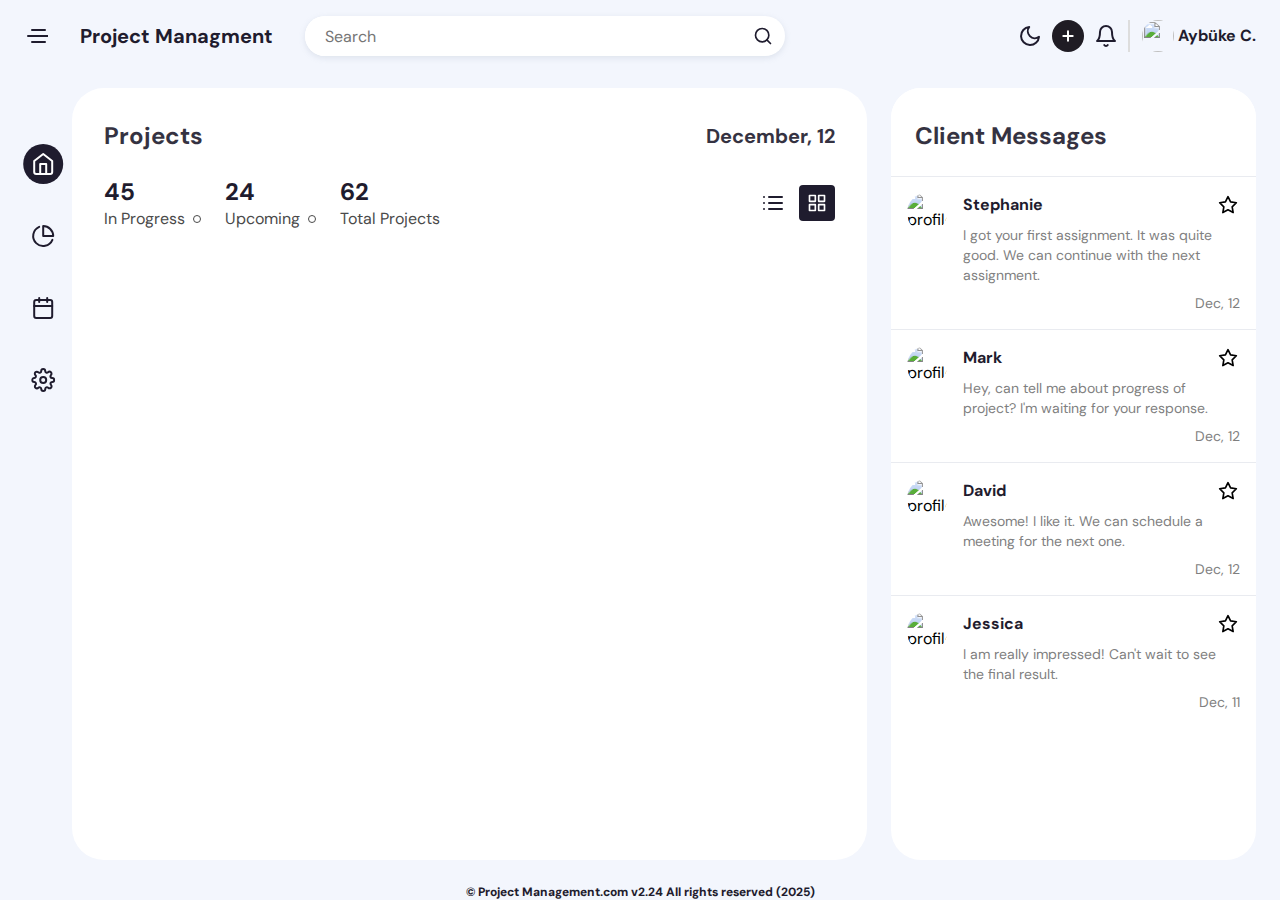
==== commit 0a097935: "project status in project craetion, project edition , removing project functionalities are added" ====
--- a/project/index.html
+++ b/project/index.html
@@ -71,10 +71,19 @@
                                 <div class="form-group">
                                     <label for="projectDeadline">Deadline : </label>
                                     <input type="date" id="projectDeadline" required><br><br>
+
+
+                                 
                                 </div>
                                 <div class="form-group">
-                                    <label for="projectProgress">Progress (in %):</label>
-                                    <input type="number" id="projectProgress" placeholder="Enter progress percentage" min="0" max="100"  required><br><br>
+                                    <label  class="select-label" for="projectProgress">Project status :</label>
+                                    <select id="projectProgress" >
+                                        <option value="option3">Unknown</option>
+                                        <option value="Upcoming">Upcoming </option>
+                                        <option value="In Progress">In Progress</option>
+                                    </select>
+                                    <div id="inputContainer"></div>
+                                    
                                 </div>
                                 <div class="form-group">
                                     <label for="projectDaysLeft">Days Left:</label>
@@ -86,9 +95,6 @@
                             </form>
                         </div>
                     </div>
-
-
-
                     <button class="notification-btn">
                         <svg xmlns="http://www.w3.org/2000/svg" width="24" height="24" viewBox="0 0 24 24" fill="none"
                             stroke="currentColor" stroke-width="2" stroke-linecap="round" stroke-linejoin="round"
@@ -198,7 +204,9 @@
                     </div>
                 </div>
                 <div class="project-boxes jsGridView">
-                    <div class="project-box-wrapper">
+                    
+                    
+                    <!-- <div class="project-box-wrapper">
                         <div class="project-box" style="background-color: #fee4cb;">
                             <div class="project-box-header">
                                 <span>December 10, 2020</span>
@@ -485,8 +493,42 @@
                                 </div>
                             </div>
                         </div>
-                    </div>
-                </div>
+                    </div> -->
+                </div>
+                <div class="modalEdit" id="projectModal-Edit">
+                    <div class="modal-content">
+                        <span class="close-btn" id="closeModalBtn">&times;</span>
+                        <h2>Edit The Project</h2>
+                        <form id="createProjectEditForm">
+                            <div class="form-group">
+                                <label for="projectName">Project Name</label>
+                                <input type="text" id="EditprojectName" name="projectName">
+                            </div>
+                            <div class="form-group">
+                                <label for="projectDate">Start Date :</label>
+                                <input type="date" id="EditprojectDate"  ><br><br>
+                            </div>
+                            <div class="form-group">
+                                <label for="projectDeadline">Deadline : </label>
+                                <input type="date" id="EditprojectDeadline"  ><br><br>
+                            </div>
+                            <div class="form-group">
+                                <label for="projectProgress">Progress (in %):</label>
+                                <input type="number" id="EditprojectProgress" placeholder="Enter progress percentage" min="0" max="100"  ><br><br>
+                            </div>
+                            <div class="form-group">
+                                <label for="projectDaysLeft">Days Left:</label>
+                                <input type="number" id="EditprojectDaysLeft" placeholder="Enter days left" ><br><br>
+                            </div>
+                            <div class="form-group">
+                                <button type="submit" class="submit-btn">Save Changes </button>
+                            </div>
+                        </form>
+                    </div>
+                </div>
+
+
+
             </div>
             <div class="messages-section">
                 <button class="messages-close">
--- a/project/style.css
+++ b/project/style.css
@@ -447,7 +447,7 @@
 flex-wrap: wrap;
 }
 .project-boxes.jsGridView .project-box-wrapper {
-width: 33.3%;
+width: 30.3%;
 }
 .project-boxes.jsListView .project-box {
 display: flex;
@@ -498,10 +498,9 @@
 flex: 1;
 }
 .project-box {
---main-color-card: #dbf6fd;
+/* --main-color-card: #dbf6fd; */
 border-radius: 30px;
 padding: 16px;
-background-color: var(--main-color-card);
 }
 .project-box-header {
 display: flex;
@@ -663,7 +662,7 @@
 }
 @media screen and (max-width: 980px) {
 .project-boxes.jsGridView .project-box-wrapper {
-width: 50%;
+width: 32%;
 }
 .status-number, .status-type {
 font-size: 14px;
@@ -814,6 +813,70 @@
         font-size: 12px;
         background-color: var(--app-container);
     }
+
+.more-option{
+    display: none;
+    position: fixed; /* Fixed position */
+    z-index: 1; /* Sit on top */
+    /* left: 100%; */
+    /* top: 255px; */
+    width: 10%; /* Full width */
+    height: 10%; /* Full height */
+    background-color:var(--main-color); /* Semi-transparent background */
+    /* color: black; */
+    padding-top: 0px;
+    border-radius: 10px;
+    padding-right: 0;
+}
+.more-option li{
+  color: var(--app-container);
+    margin-left: 0px;
+    padding-left: 0px;
+    font-size: 15px;
+   
+}
+.remove-btn , .edit-btn{
+  cursor: pointer;
+}
+.more-option .close-btn {
+  color: var(--app-container);
+  font-size: 28px;
+  font-weight: bold;
+  position: absolute;
+  right: 20px;
+  top: 10px;
+  cursor: pointer;
+}
+
+/*Edit modal Form*/
+.modalEdit {
+  display: none;  /*Hidden by default */
+  position: fixed; /* Fixed position */
+  z-index: 1; /* Sit on top */
+  left: 0;
+  top: 0;
+  width: 100%; /* Full width */
+  height: 100%; /* Full height */
+  background-color: rgba(0, 0, 0, 0.5); /* Semi-transparent background */
+  padding-top: 0px;
+ 
+}
+
+
+
+/*drop down style*/
+select {
+  width: 200px;
+  padding: 10px;
+  font-size: 16px;
+}
+.select-label {
+  font-size: 18px;
+  margin-right: 10px;
+}
+
+
+
 
 
 
